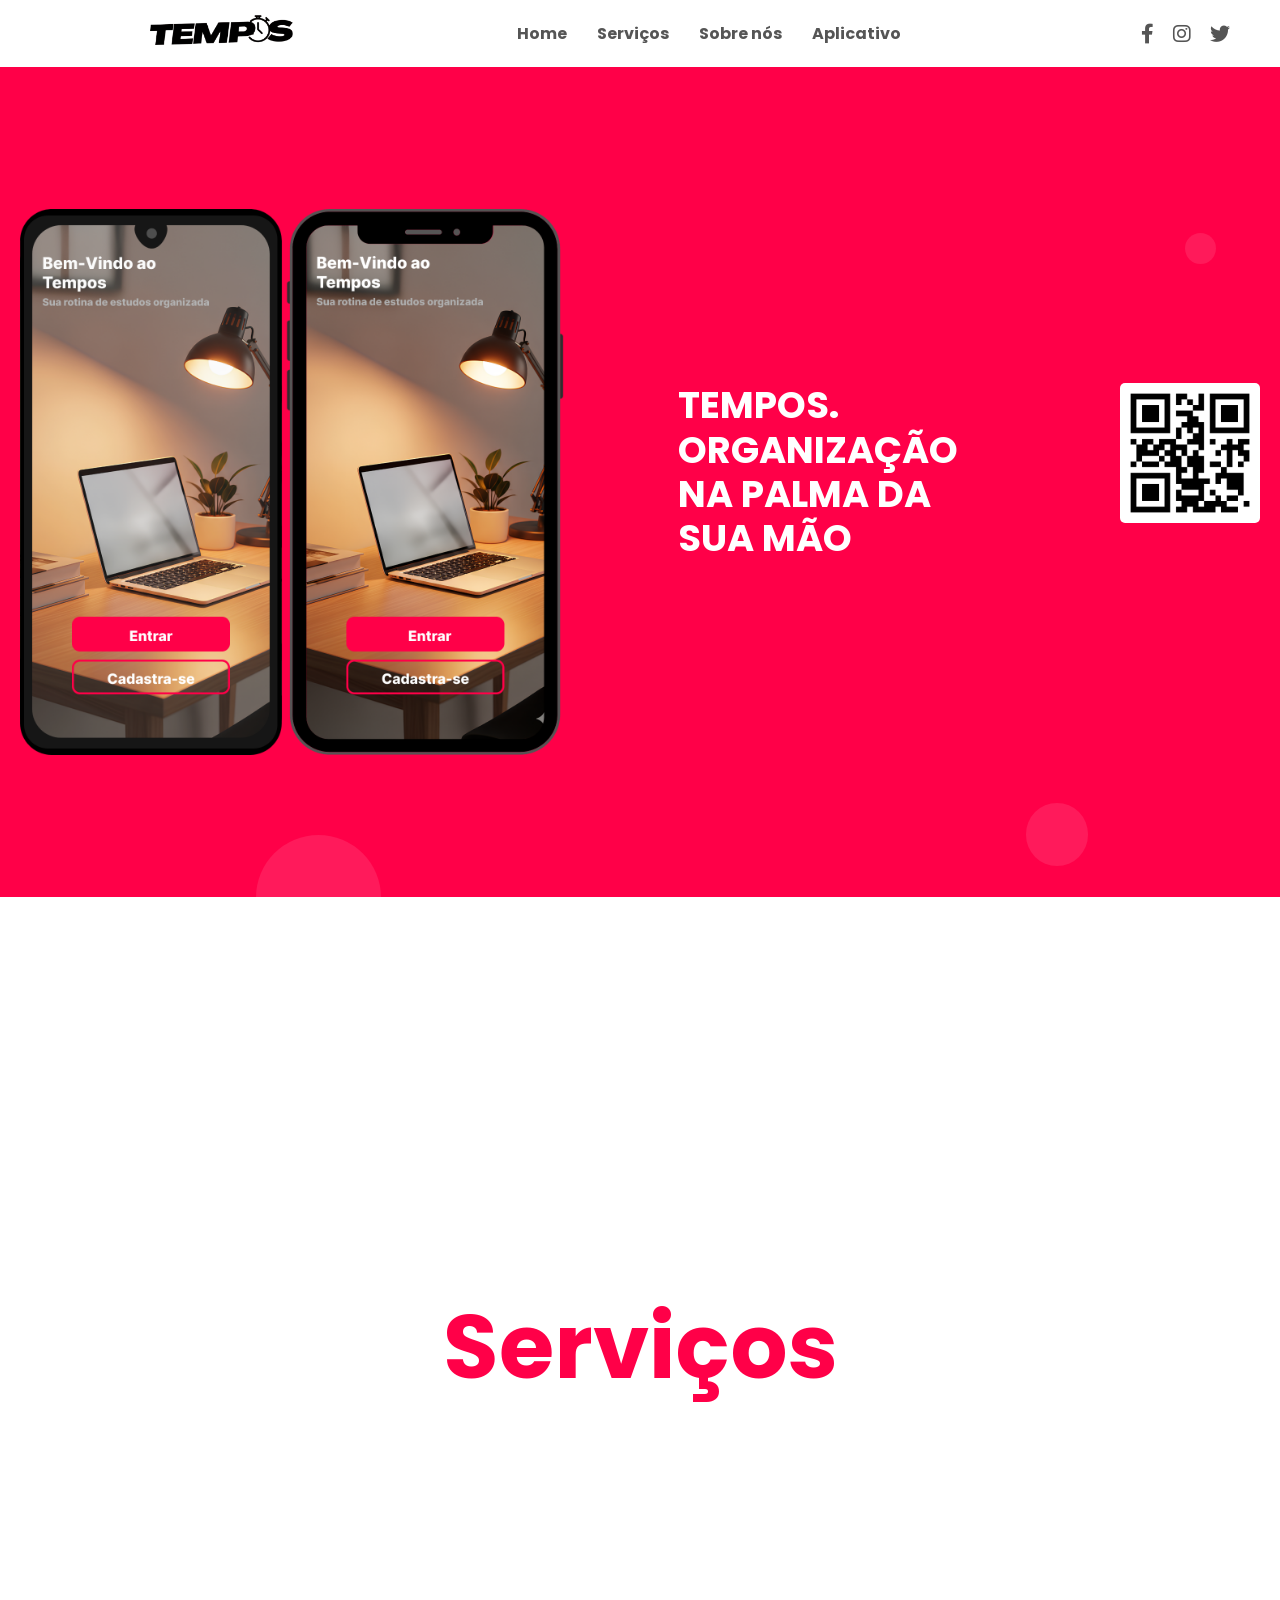
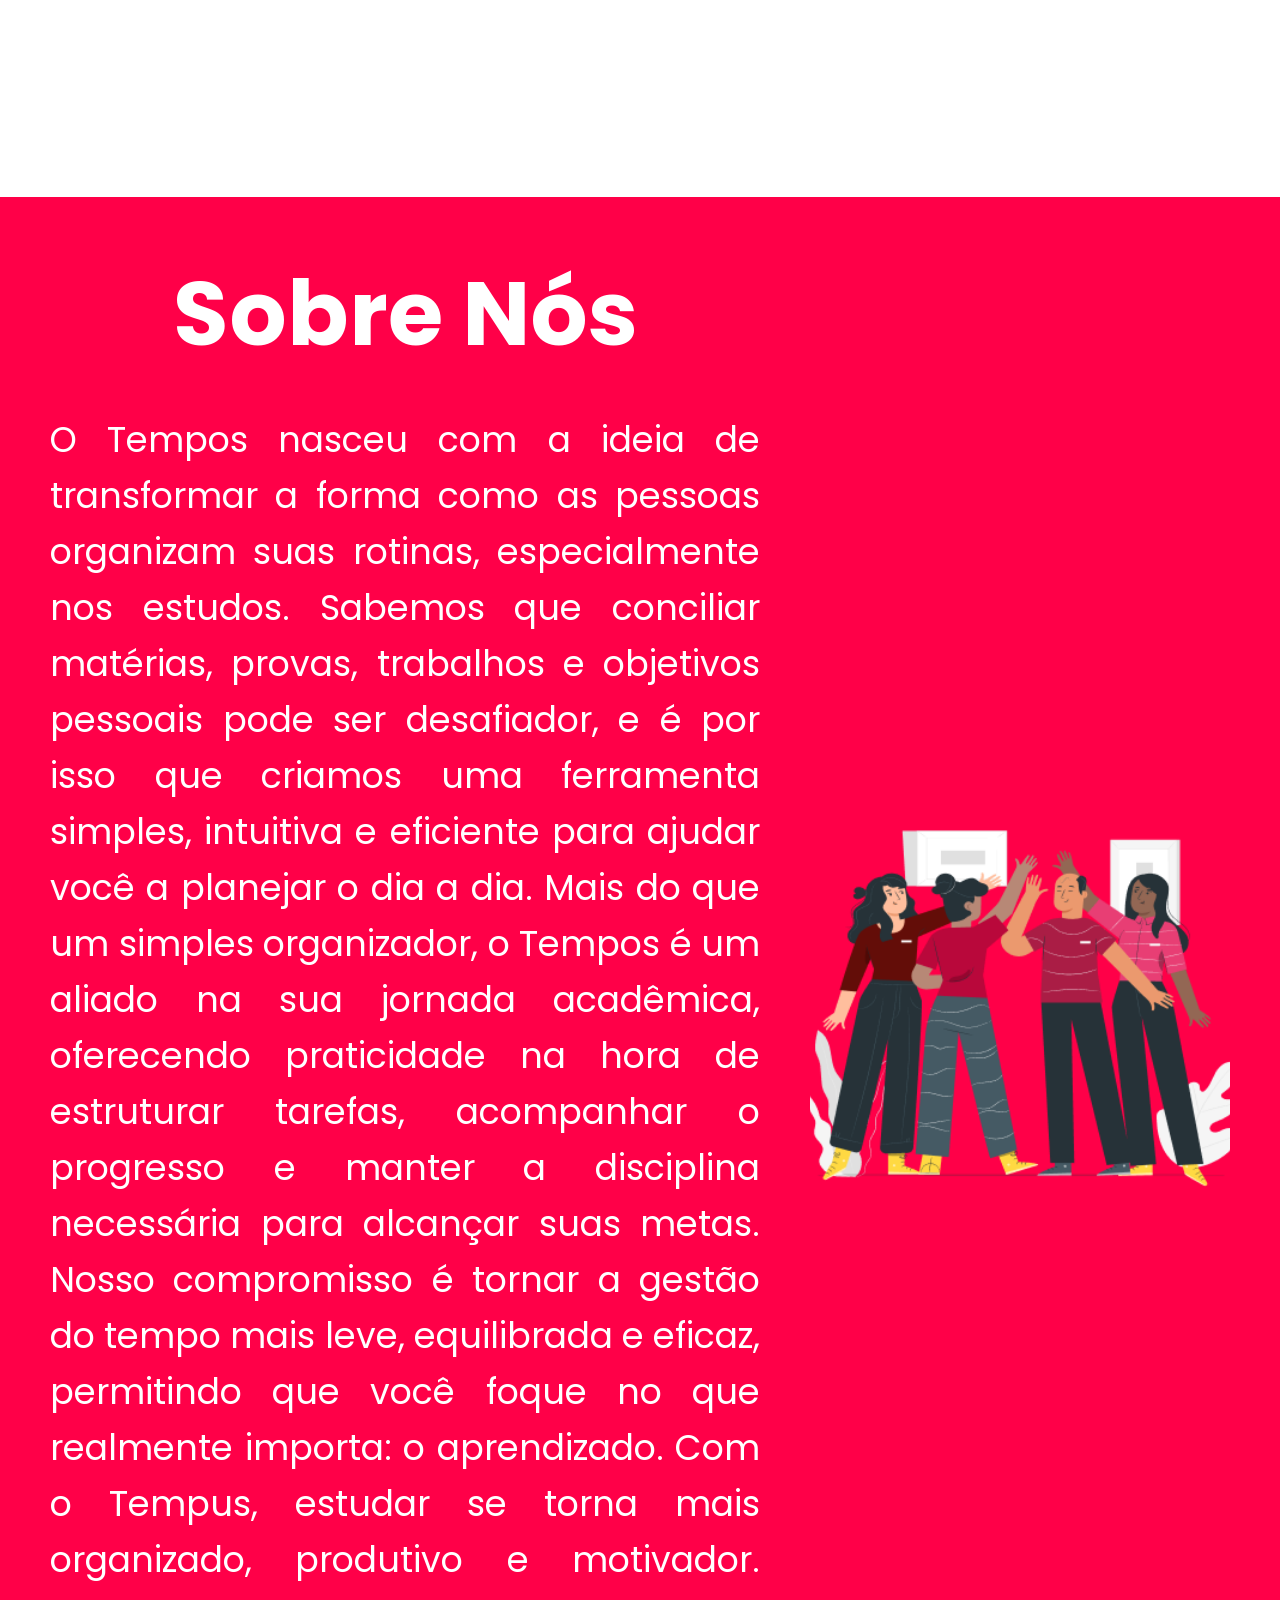
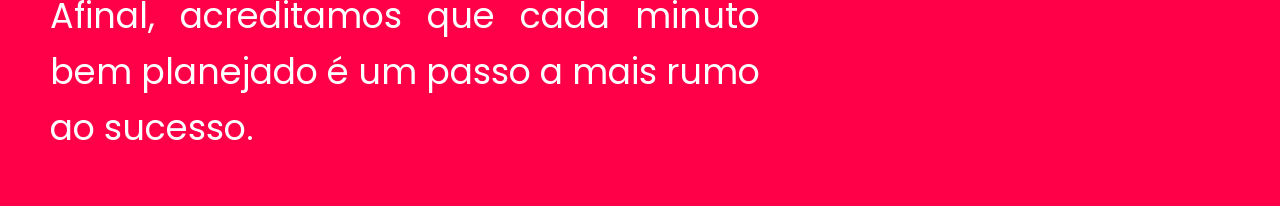
==== test/index.html @ f578ed48 "." ====
<!DOCTYPE html>
<html lang="pt-BR">

<head>
    <meta charset="UTF-8">
    <meta name="viewport" content="width=device-width, initial-scale=1.0">
    <title>Tempos - Organização na Palma da Sua Mão</title>
    <link rel="icon" href="img/tempos-logo.jpg" type="image/png">
    <link rel="stylesheet" href="style.css">
    <link rel="preconnect" href="https://fonts.googleapis.com">
    <link rel="preconnect" href="https://fonts.gstatic.com" crossorigin>
    <link href="https://fonts.googleapis.com/css2?family=Poppins:wght@400;700&display=swap" rel="stylesheet">
    <link rel="stylesheet" href="https://cdnjs.cloudflare.com/ajax/libs/font-awesome/6.0.0-beta3/css/all.min.css">
</head>

<body>
    <header class="header">
        <div class="logo">
            <img src="img/logo-removeBG-copia.png" alt="Logo Tempos">
        </div>
        <nav class="nav-menu">
            <ul>
                <li class="nav-item"><a href="#home" class="nav-link">Home</a></li>
                <li class="nav-item"><a href="#servicos" class="nav-link">Serviços</a></li>
                <li class="nav-item"><a href="#sobre-nos" class="nav-link">Sobre nós</a></li>
                <li class="nav-item"><a href="#aplicativo" class="nav-link">Aplicativo</a></li>
            </ul>
        </nav>
        <div class="social-icons">
            <a href="#"><i class="fab fa-facebook-f"></i></a>
            <a href="#"><i class="fab fa-instagram"></i></a>
            <a href="#"><i class="fab fa-twitter"></i></a>
        </div>
    </header>
            <section>
    <main class="main-content">
        <div class="phone-container">
            <img src="img/celulares.png" alt="Celular com o app Tempos" class="phone-image">
        </div>
        <div class="info-container">
            <div class="title-container">
                <h1 class="title">
                    TEMPOS. <br>
                    ORGANIZAÇÃO <br>
                    NA PALMA DA <br>
                    SUA MÃO
                </h1>   
            </div>
            <div class="qr-code">
                <img src="img/QR_Code_.png" alt="QR Code para download">
            </div>
        </div>
        <div class="circle circle-1"></div>
        <div class="circle circle-2"></div>
        <div class="circle circle-3"></div>
    </main>
    </section>
    
    <!-- SEÇÃO DE SERVIÇOS -->
    <section id="servicos">
        <main class="servicos-content">
            <h1>Serviços</h1>
        </main>
    </section>
    
    <section id="sobre-nos">
    <main>
        <div class="sobre-nos">
            <div class="sobre-nos-content">
                <h1>Sobre Nós</h1>
                <p>O Tempos nasceu com a ideia de transformar a forma como as pessoas organizam suas rotinas, especialmente
                    nos estudos. Sabemos que conciliar matérias, provas, trabalhos e objetivos pessoais pode ser desafiador,
                    e é por isso que criamos uma ferramenta simples, intuitiva e eficiente para ajudar você a planejar o dia
                    a dia.
                    Mais do que um simples organizador, o Tempos é um aliado na sua jornada acadêmica, oferecendo
                    praticidade na hora de estruturar tarefas, acompanhar o progresso e manter a disciplina necessária para
                    alcançar suas metas. Nosso compromisso é tornar a gestão do tempo mais leve, equilibrada e eficaz,
                    permitindo que você foque no que realmente importa: o aprendizado.
                    Com o Tempus, estudar se torna mais organizado, produtivo e motivador. Afinal, acreditamos que cada
                    minuto bem planejado é um passo a mais rumo ao sucesso.</p>
            </div>
            <div class="sobre-nos-image">
                <img src="img/team.png" alt="Equipe Tempos" class="team-image">
            </div>
        </div>
    </main>
    </section>
</body>

</html>
---- test/style.css ----
/* Importação da fonte Poppins do Google Fonts */
@import url('https://fonts.googleapis.com/css2?family=Poppins:wght@400;700&display=swap');

/* Reset básico e configurações gerais */  
* {
    margin: 0;
    padding: 0;
    box-sizing: border-box;
}

html {
    font-size: 62.5%; /* 1rem = 10px */
}

body {
    font-family: 'Poppins', sans-serif;
    color: #333;
    background-color: #FF0048;
    font-size: 1.6rem; /* Tamanho de fonte padrão para o corpo (16px) */
}

/* --- Estilização do Cabeçalho (Header) --- */
.header {
    display: flex;
    justify-content: space-between;
    align-items: center;
    padding: 1.5rem 5rem;
    background-color: #ffffff;
    box-shadow: rgba(99, 99, 99, 0.808);
}

.logo img {
    height: 3rem; /* Ajuste o tamanho do logo conforme necessário */
    padding-left: 10rem;
}

.nav-menu ul {
    list-style: none;
    display: flex;
    gap: 3rem;
}

/* EFEITO DE HOVER COM BARRA - SEM MUDANÇA DE COR DO TEXTO */
.nav-item {
    position: relative;
    display: inline-block;
}

.nav-link {
    text-decoration: none;
    color: #555;
    font-weight: 700;
    padding: 1rem 0;
    position: relative;
    transition: none; /* Remove qualquer transição na cor do texto */
}

/* Pseudo-elemento para a barra de hover */
.nav-link::after {
    content: "";
    position: absolute;
    bottom: 0;
    left: 0;
    width: 0;
    height: 0.3rem;
    background-color: #FF0048;
    transition: width 0.3s ease;
}

/* Efeito hover - apenas a barra aparece, texto NÃO muda de cor */
.nav-link:hover::after {
    width: 100%;
}

.social-icons a {
    font-size: 2rem;
    color: #555;
    margin-left: 1.5rem;
    transition: color 0.3s ease;
}

.social-icons a:hover {
    color: #FF0048;
}

/* --- Estilização da Seção Principal (Main Content) --- */
.main-content {
    display: flex;
    justify-content: center;
    align-items: center;
    height: calc(100vh - 7rem); /* Altura da tela menos o cabeçalho */
    background-color: #FF0048; /* A cor de fundo vibrante da imagem */
    color: #fff;
    padding: 2rem;
    position: relative; /* Para posicionar os círculos */
    overflow: hidden; /* Garante que os círculos não causem barra de rolagem */
    text-align: center; /* Alinhamento padrão para mobile */
    flex-direction: column;
}

/* Layout para telas maiores */
@media (min-width: 768px) {
    .main-content {
        flex-direction: row;
        text-align: left;
    }

    .info-container {
        padding-left: 5rem;
    }
}

.phone-container {
    flex: 1;
    display: flex;
    justify-content: center;
    align-items: center;
    gap: 1px; /* Espaçamento entre as imagens */
}

.phone-container img {
    max-width: 60.75rem;
    height: auto;
    object-fit: contain;
}

.info-container {
    flex: 1;
    display: flex;
    flex-direction: row;
    justify-content: space-between;
    align-items: center;
    gap: 3rem;
}

/* Alinhamento à esquerda em telas maiores */
@media (min-width: 768px) {
    .info-container {
        align-items: flex-start;
    }
}

/* Responsividade para telas menores - QR code */
@media (max-width: 767px) {
    .info-container {
        flex-direction: column;
        gap: 2rem;
    }
    
    .title-container {
        text-align: center;
    }
}

/* COMENTÁRIO: Para alterar o tamanho do título principal "TEMPOS. ORGANIZAÇÃO...", modifique o valor abaixo */
.title {
    font-size: clamp(2.2rem, 5vw, 3.7rem); /* 20px maior - ALTERE AQUI PARA MUDAR TAMANHO DO TÍTULO PRINCIPAL */
    font-weight: 700;
    line-height: 1.2;
    margin-bottom: 2rem;
}

.download-section {
    display: flex;
    flex-direction: column;
    gap: 1rem;
    margin-bottom: 2rem;
}

/* Layout de download para telas maiores */
@media (min-width: 48em) { /* 768px / 16px = 48em */
    .download-section {
        flex-direction: row;
        gap: 2rem;
    }
}

.download-link img {
    height: 5rem;
}

/* COMENTÁRIO: Para alterar o tamanho do QR Code, modifique os valores abaixo */
.qr-code img {
    height: 14rem; /* 20px maior que o padrão de 12rem - ALTERE AQUI PARA MUDAR TAMANHO DO QR CODE */
    width: 14rem; /* 20px maior que o padrão de 12rem - ALTERE AQUI PARA MUDAR TAMANHO DO QR CODE */
    background-color: #fff;
    padding: 0.5rem;
    border-radius: 0.5rem;
}

/* COMENTÁRIO: Para alterar a posição do QR Code, modifique as propriedades de .qr-code */
/* Exemplo: margin-left, margin-right, margin-top, margin-bottom */

/* Círculos decorativos */
.circle {
    position: absolute;
    background-color: rgba(255, 255, 255, 0.1);
    border-radius: 50%;
    z-index: 1;
}

.circle-1 {
    width: 12.5rem;
    height: 12.5rem;
    bottom: -6.25rem;
    left: 20%;
}

.circle-2 {
    width: 6.25rem;
    height: 6.25rem;
    bottom: 3.125rem;
    right: 15%;
}

.circle-3 {
    width: 3.125rem;
    height: 3.125rem;
    top: 20%;
    right: 5%;
}

/* --- Responsividade do Cabeçalho para telas menores --- */
@media (max-width: 47.9375em) { /* 767px / 16px = 47.9375em */
    .header {
        flex-direction: column;
        padding: 2rem;
        text-align: center;
    }

    .nav-menu ul {
        flex-direction: column;
        gap: 1.5rem;
        margin-top: 1.5rem;
    }

    .social-icons {
        margin-top: 1.5rem;
    }
}

/* --- Estilização da Seção de Serviços --- */
.servicos-content {
    background-color: #ffffff;
    min-height: 100vh;
    display: flex;
    justify-content: center;
    align-items: center;
    padding: 5rem 2rem;
}

.servicos-content h1 {
    font-size: 90px; /* 20px maior que o padrão de 70px */
    color: #FF0048;
    text-align: center;
    margin: 0;
    padding: 0;
}

/* --- Estilização da Seção Sobre Nós --- */
.sobre-nos {
    background-color: #FF0048;
    min-height: 100vh;
    display: flex;
    align-items: center;
    padding: 5rem;
    flex-direction: row;
    gap: 3rem;
}

.sobre-nos-content {
    flex: 1;
    padding-right: 2rem;
}

.sobre-nos-image {
    flex: 0 0 auto;
    display: flex;
    justify-content: center;
    align-items: center;
}

/* COMENTÁRIO: Para alterar o tamanho do texto da seção "Sobre Nós", modifique os valores abaixo */
.sobre-nos h1 {
    font-size: 90px; /* 20px maior que o padrão de 70px - ALTERE AQUI PARA MUDAR TAMANHO DO TÍTULO */
    color: #ffffff;
    text-align: center;
    margin-bottom: 3rem;
    padding: 0;
}

.sobre-nos p {
    font-size: 35px; /* Diminuído de 50px para 35px - ALTERE AQUI PARA MUDAR TAMANHO DO TEXTO */
    text-align: justify;
    color: #ffffff;
    line-height: 1.6;
    margin: 0;
    padding: 0;
}

/* COMENTÁRIO: Para alterar o tamanho da imagem team, modifique os valores abaixo */
.team-image {
    width: 420px; /* 20px maior - ALTERE AQUI PARA MUDAR LARGURA DA IMAGEM */
    height: 420px; /* 20px maior - ALTERE AQUI PARA MUDAR ALTURA DA IMAGEM */
    object-fit: cover;
    border-radius: 1rem;
}

/* COMENTÁRIO: Para alterar a posição da imagem team, modifique as propriedades de .sobre-nos-image */
/* Exemplo: margin-left, margin-right, margin-top, margin-bottom */

/* Responsividade para telas menores */
@media (max-width: 768px) {
    .sobre-nos {
        flex-direction: column;
        padding: 3rem 2rem;
    }
    
    .sobre-nos-content {
        padding-right: 0;
    }
    
    .sobre-nos h1 {
        font-size: 60px;
    }
    
    .sobre-nos p {
        font-size: 25px; /* Ajustado para telas menores */
    }
    
    .team-image {
        width: 300px;
        height: 300px;
    }
}
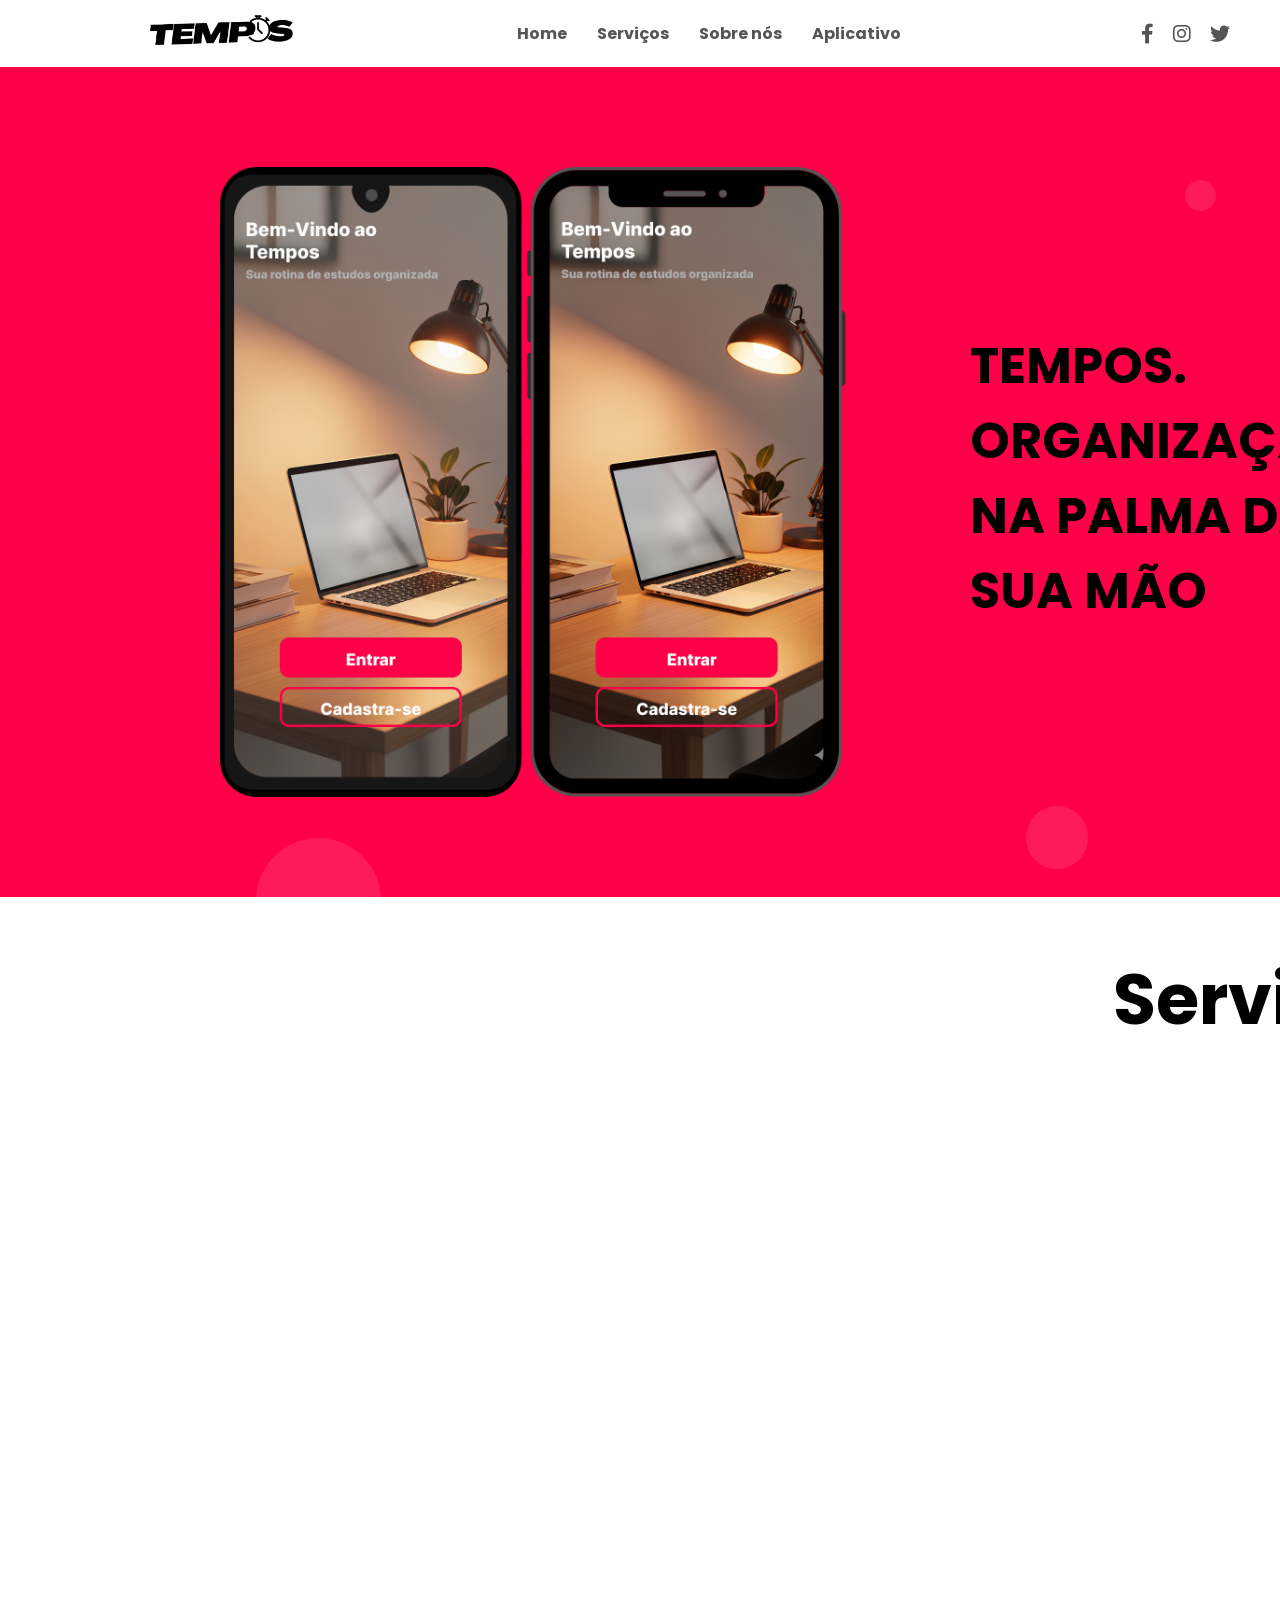
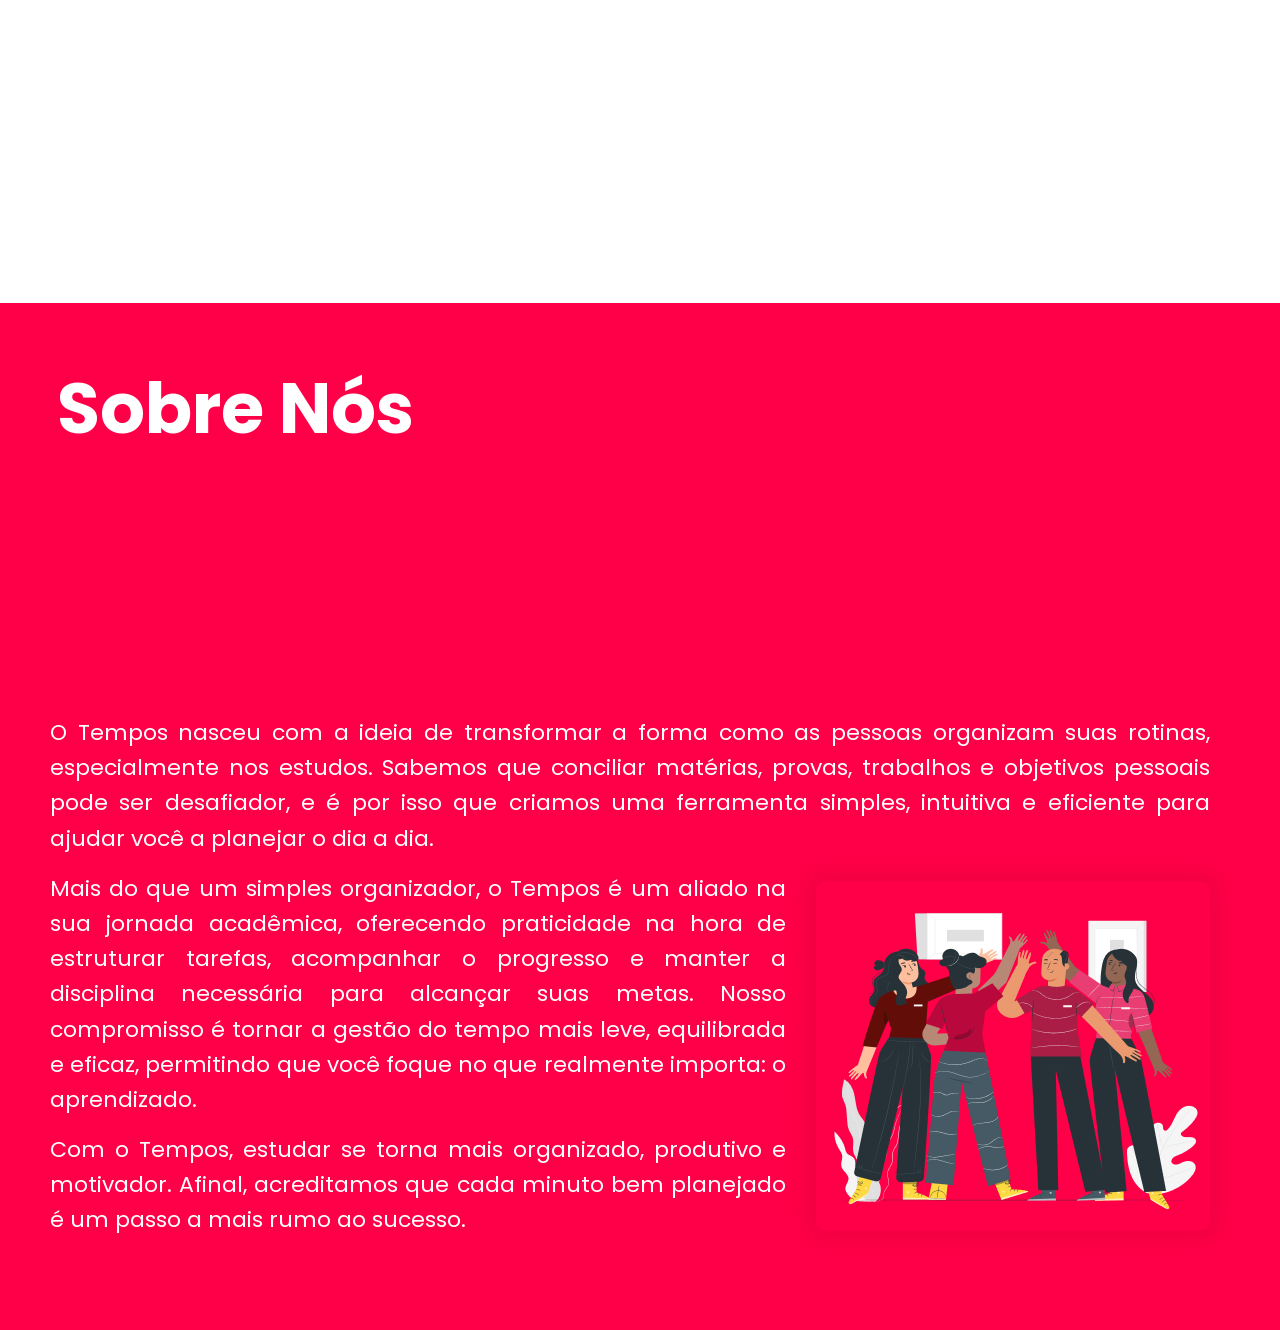
==== commit 1f546e1d: "." ====
--- a/test/index.html
+++ b/test/index.html
@@ -63,28 +63,31 @@
         </main>
     </section>
     
-    <section id="sobre-nos">
-    <main>
-        <div class="sobre-nos">
-            <div class="sobre-nos-content">
-                <h1>Sobre Nós</h1>
-                <p>O Tempos nasceu com a ideia de transformar a forma como as pessoas organizam suas rotinas, especialmente
-                    nos estudos. Sabemos que conciliar matérias, provas, trabalhos e objetivos pessoais pode ser desafiador,
-                    e é por isso que criamos uma ferramenta simples, intuitiva e eficiente para ajudar você a planejar o dia
-                    a dia.
-                    Mais do que um simples organizador, o Tempos é um aliado na sua jornada acadêmica, oferecendo
-                    praticidade na hora de estruturar tarefas, acompanhar o progresso e manter a disciplina necessária para
-                    alcançar suas metas. Nosso compromisso é tornar a gestão do tempo mais leve, equilibrada e eficaz,
-                    permitindo que você foque no que realmente importa: o aprendizado.
-                    Com o Tempus, estudar se torna mais organizado, produtivo e motivador. Afinal, acreditamos que cada
-                    minuto bem planejado é um passo a mais rumo ao sucesso.</p>
-            </div>
-            <div class="sobre-nos-image">
-                <img src="img/team.png" alt="Equipe Tempos" class="team-image">
-            </div>
+   <section id="sobre-nos">
+  <main>
+    <div class="sobre-nos">
+      <div class="sobre-nos-content">
+        <h1>Sobre Nós</h1>
+        <p>
+          O Tempos nasceu com a ideia de transformar a forma como as pessoas organizam suas rotinas, especialmente nos estudos. Sabemos que conciliar matérias, provas, trabalhos e objetivos pessoais pode ser desafiador, e é por isso que criamos uma ferramenta simples, intuitiva e eficiente para ajudar você a planejar o dia a dia.
+        </p>
+
+        <!-- Imagem central à direita do texto -->
+        <div class="imagem-central">
+          <img src="img/team.png" alt="Equipe Tempos">
         </div>
-    </main>
-    </section>
+
+        <p>
+          Mais do que um simples organizador, o Tempos é um aliado na sua jornada acadêmica, oferecendo praticidade na hora de estruturar tarefas, acompanhar o progresso e manter a disciplina necessária para alcançar suas metas. Nosso compromisso é tornar a gestão do tempo mais leve, equilibrada e eficaz, permitindo que você foque no que realmente importa: o aprendizado.
+        </p>
+
+        <p>
+          Com o Tempos, estudar se torna mais organizado, produtivo e motivador. Afinal, acreditamos que cada minuto bem planejado é um passo a mais rumo ao sucesso.
+        </p>
+      </div>
+    </div>
+  </main>
+</section>
 </body>
 
 </html>
--- a/test/style.css
+++ b/test/style.css
@@ -1,335 +1,338 @@
-/* Importação da fonte Poppins do Google Fonts */
+/* ================= GLOBAL ================= */
 @import url('https://fonts.googleapis.com/css2?family=Poppins:wght@400;700&display=swap');
 
-/* Reset básico e configurações gerais */  
 * {
-    margin: 0;
-    padding: 0;
-    box-sizing: border-box;
+  margin: 0;
+  padding: 0;
+  box-sizing: border-box;
 }
 
 html {
-    font-size: 62.5%; /* 1rem = 10px */
+  font-size: 62.5%; /* 1rem = 10px */
 }
 
 body {
-    font-family: 'Poppins', sans-serif;
-    color: #333;
-    background-color: #FF0048;
-    font-size: 1.6rem; /* Tamanho de fonte padrão para o corpo (16px) */
-}
-
-/* --- Estilização do Cabeçalho (Header) --- */
+  font-family: 'Poppins', sans-serif;
+  color: #333;
+  background-color: #FF0048;
+  font-size: 1.6rem;
+}
+
+/* ================= HEADER ================= */
 .header {
-    display: flex;
-    justify-content: space-between;
-    align-items: center;
-    padding: 1.5rem 5rem;
-    background-color: #ffffff;
-    box-shadow: rgba(99, 99, 99, 0.808);
+  display: flex;
+  justify-content: space-between;
+  align-items: center;
+  padding: 1.5rem 5rem;
+  background-color: #ffffff;
+  box-shadow: rgba(99, 99, 99, 0.808);
 }
 
 .logo img {
-    height: 3rem; /* Ajuste o tamanho do logo conforme necessário */
-    padding-left: 10rem;
+  height: 3rem;
+  padding-left: 10rem;
 }
 
 .nav-menu ul {
-    list-style: none;
-    display: flex;
-    gap: 3rem;
-}
-
-/* EFEITO DE HOVER COM BARRA - SEM MUDANÇA DE COR DO TEXTO */
+  list-style: none;
+  display: flex;
+  gap: 3rem;
+}
+
 .nav-item {
-    position: relative;
-    display: inline-block;
+  position: relative;
 }
 
 .nav-link {
-    text-decoration: none;
-    color: #555;
-    font-weight: 700;
-    padding: 1rem 0;
-    position: relative;
-    transition: none; /* Remove qualquer transição na cor do texto */
-}
-
-/* Pseudo-elemento para a barra de hover */
+  text-decoration: none;
+  color: #555;
+  font-weight: 700;
+  padding: 1rem 0;
+  position: relative;
+}
+
 .nav-link::after {
-    content: "";
-    position: absolute;
-    bottom: 0;
-    left: 0;
-    width: 0;
-    height: 0.3rem;
-    background-color: #FF0048;
-    transition: width 0.3s ease;
-}
-
-/* Efeito hover - apenas a barra aparece, texto NÃO muda de cor */
+  content: "";
+  position: absolute;
+  bottom: 0;
+  left: 0;
+  width: 0;
+  height: 0.3rem;
+  background-color: #FF0048;
+  transition: width 0.3s ease;
+}
+
 .nav-link:hover::after {
-    width: 100%;
+  width: 100%;
 }
 
 .social-icons a {
-    font-size: 2rem;
-    color: #555;
-    margin-left: 1.5rem;
-    transition: color 0.3s ease;
+  font-size: 2rem;
+  color: #555;
+  margin-left: 1.5rem;
+  transition: color 0.3s ease;
 }
 
 .social-icons a:hover {
-    color: #FF0048;
-}
-
-/* --- Estilização da Seção Principal (Main Content) --- */
+  color: #FF0048;
+}
+
+/* ================= HOME ================= */
 .main-content {
-    display: flex;
-    justify-content: center;
-    align-items: center;
-    height: calc(100vh - 7rem); /* Altura da tela menos o cabeçalho */
-    background-color: #FF0048; /* A cor de fundo vibrante da imagem */
-    color: #fff;
-    padding: 2rem;
-    position: relative; /* Para posicionar os círculos */
-    overflow: hidden; /* Garante que os círculos não causem barra de rolagem */
-    text-align: center; /* Alinhamento padrão para mobile */
-    flex-direction: column;
-}
-
-/* Layout para telas maiores */
-@media (min-width: 768px) {
-    .main-content {
-        flex-direction: row;
-        text-align: left;
-    }
-
-    .info-container {
-        padding-left: 5rem;
-    }
+  display: flex;
+  align-items: center;
+  height: calc(100vh - 7rem);
+  background-color: #FF0048;
+  color: #000;
+  padding: 2rem;
+  overflow: hidden;
+  text-align: center;
+  flex-direction: column;
 }
 
 .phone-container {
-    flex: 1;
-    display: flex;
-    justify-content: center;
-    align-items: center;
-    gap: 1px; /* Espaçamento entre as imagens */
+  flex: 1;
+  display: flex;
+  justify-content: center;
+  align-items: center;
 }
 
 .phone-container img {
-    max-width: 60.75rem;
-    height: auto;
-    object-fit: contain;
+  max-width: 90rem;
+  height: auto;
+  padding-left: 200px;
+  object-fit: contain;
 }
 
 .info-container {
-    flex: 1;
-    display: flex;
-    flex-direction: row;
-    justify-content: space-between;
-    align-items: center;
-    gap: 3rem;
-}
-
-/* Alinhamento à esquerda em telas maiores */
-@media (min-width: 768px) {
-    .info-container {
-        align-items: flex-start;
-    }
-}
-
-/* Responsividade para telas menores - QR code */
-@media (max-width: 767px) {
-    .info-container {
-        flex-direction: column;
-        gap: 2rem;
-    }
-    
-    .title-container {
-        text-align: center;
-    }
-}
-
-/* COMENTÁRIO: Para alterar o tamanho do título principal "TEMPOS. ORGANIZAÇÃO...", modifique o valor abaixo */
+  flex: 1;
+  display: flex;
+  flex-direction: row;
+  justify-content: space-between;
+  align-items: center;
+  gap: 3rem;
+}
+
 .title {
-    font-size: clamp(2.2rem, 5vw, 3.7rem); /* 20px maior - ALTERE AQUI PARA MUDAR TAMANHO DO TÍTULO PRINCIPAL */
-    font-weight: 700;
-    line-height: 1.2;
-    margin-bottom: 2rem;
+  font-size: 50px;
 }
 
 .download-section {
-    display: flex;
-    flex-direction: column;
-    gap: 1rem;
-    margin-bottom: 2rem;
-}
-
-/* Layout de download para telas maiores */
-@media (min-width: 48em) { /* 768px / 16px = 48em */
-    .download-section {
-        flex-direction: row;
-        gap: 2rem;
-    }
+  display: flex;
+  flex-direction: column;
+  gap: 1rem;
+  margin-bottom: 2rem;
 }
 
 .download-link img {
-    height: 5rem;
-}
-
-/* COMENTÁRIO: Para alterar o tamanho do QR Code, modifique os valores abaixo */
+  height: 5rem;
+}
+
 .qr-code img {
-    height: 14rem; /* 20px maior que o padrão de 12rem - ALTERE AQUI PARA MUDAR TAMANHO DO QR CODE */
-    width: 14rem; /* 20px maior que o padrão de 12rem - ALTERE AQUI PARA MUDAR TAMANHO DO QR CODE */
-    background-color: #fff;
-    padding: 0.5rem;
-    border-radius: 0.5rem;
-}
-
-/* COMENTÁRIO: Para alterar a posição do QR Code, modifique as propriedades de .qr-code */
-/* Exemplo: margin-left, margin-right, margin-top, margin-bottom */
+  height: 30rem;
+  width: 30rem;
+  background-color: transparent;
+  padding: 0.5rem;
+  border-radius: 0.5rem;
+  margin-right: 400px;
+}
 
 /* Círculos decorativos */
 .circle {
-    position: absolute;
-    background-color: rgba(255, 255, 255, 0.1);
+  position: absolute;
+  background-color: rgba(255, 255, 255, 0.1);
+  border-radius: 50%;
+  z-index: 1;
+}
+
+.circle-1 {
+  width: 12.5rem;
+  height: 12.5rem;
+  bottom: -6.25rem;
+  left: 20%;
+}
+
+.circle-2 {
+  width: 6.25rem;
+  height: 6.25rem;
+  bottom: 3.125rem;
+  right: 15%;
+}
+
+.circle-3 {
+  width: 3.125rem;
+  height: 3.125rem;
+  top: 20%;
+  right: 5%;
+}
+
+/* ================= SERVIÇOS ================= */
+.servicos-content {
+  background-color: #ffffff;
+  min-height: 100vh;
+  display: flex;
+  justify-content: center;
+  align-items: center;
+  padding: 5rem 2rem;
+}
+
+.servicos-content h1 {
+  font-size: 70px;
+  color: #000000;
+  margin-bottom: 800px;
+  margin-left: 1250px;
+}
+
+/* ================= SOBRE NÓS ================= */
+.sobre-nos {
+  background-color: #FF0048;
+  min-height: 100vh;
+  display: flex;
+  align-items: center;
+  padding: 5rem;
+  flex-direction: row;
+  gap: 3rem;
+}
+
+.sobre-nos h1 {
+  font-size: 70px;
+  color: #ffffff;
+  text-align: center;
+  padding-bottom: 250px;
+  margin-right: 790px;
+}
+
+.sobre-nos-content {
+  flex: 1;
+  font-size: 1.8rem;
+  color: #ffffff;
+  line-height: 1.6;
+  text-align: justify;
+  padding-right: 2rem;
+  padding-bottom: 2rem;
+}
+
+.sobre-nos-content p {
+  margin-bottom: 1.5rem;
+  font-size: 2.2rem;
+}
+
+.sobre-nos-image {
+  flex: 0 0 auto;
+  display: flex;
+  justify-content: center;
+  align-items: center;
+}
+
+.team-image {
+  width: 550px;
+  height: 550px;
+  object-fit: cover;
+  border-radius: 1rem;
+}
+
+.imagem-central {
+  float: right;
+  margin-left: 3rem;
+  margin-bottom: 2rem;
+  margin-top: 1rem;
+  max-width: 50%;
+  text-align: center;
+  shape-outside: margin-box;
+}
+
+.imagem-central img {
+  width: 100%;
+  height: auto;
+  border-radius: 1rem;
+  box-shadow: 0 0 20px 8px rgba(204, 0, 54, 0.3);
+}
+
+.imagem-central img {
+  width: 100%;
+  height: auto;
+  border-radius: 1rem;
+  box-shadow: 0 0 20px 8px rgba(204, 0, 54, 0.3);
+}
+
+/* ================= RESPONSIVIDADE ================= */
+
+/* --- Header - max-width: 767px --- */
+@media (max-width: 767px) {
+  .header {
+    flex-direction: column;
+    padding: 2rem;
+    text-align: center;
+  }
+
+  .nav-menu ul {
+    flex-direction: column;
+    gap: 1.5rem;
+    margin-top: 1.5rem;
+  }
+
+  .social-icons {
+    margin-top: 1.5rem;
+  }
+}
+
+/* --- Home - min-width: 768px --- */
+@media (min-width: 768px) {
+  .main-content {
+    flex-direction: row;
+    text-align: left;
+  }
+
+  .info-container {
+    padding-left: 5rem;
+    align-items: flex-start;
+  }
+
+  .download-section {
+    flex-direction: row;
+    gap: 2rem;
+  }
+}
+
+/* --- Home - max-width: 767px --- */
+@media (max-width: 767px) {
+  .info-container {
+    flex-direction: column;
+    gap: 2rem;
+  }
+
+  .title-container {
+    text-align: center;
+  }
+}
+
+/* --- Sobre Nós - max-width: 768px --- */
+@media (max-width: 768px) {
+  .sobre-nos {
+    flex-direction: column;
+    padding: 3rem 2rem;
+  }
+
+  .sobre-nos h1 {
+    font-size: 60px;
+  }
+
+  .sobre-nos-content {
+    padding-right: 0;
+  }
+
+  .sobre-nos-content p {
+    font-size: 1.6rem;
+  }
+
+  .imagem-central {
+    max-width: 80%;
+    margin: 2rem auto;
+  }
+
+  .team-image {
+    width: 300px;
+    height: 300px;
     border-radius: 50%;
-    z-index: 1;
-}
-
-.circle-1 {
-    width: 12.5rem;
-    height: 12.5rem;
-    bottom: -6.25rem;
-    left: 20%;
-}
-
-.circle-2 {
-    width: 6.25rem;
-    height: 6.25rem;
-    bottom: 3.125rem;
-    right: 15%;
-}
-
-.circle-3 {
-    width: 3.125rem;
-    height: 3.125rem;
-    top: 20%;
-    right: 5%;
-}
-
-/* --- Responsividade do Cabeçalho para telas menores --- */
-@media (max-width: 47.9375em) { /* 767px / 16px = 47.9375em */
-    .header {
-        flex-direction: column;
-        padding: 2rem;
-        text-align: center;
-    }
-
-    .nav-menu ul {
-        flex-direction: column;
-        gap: 1.5rem;
-        margin-top: 1.5rem;
-    }
-
-    .social-icons {
-        margin-top: 1.5rem;
-    }
-}
-
-/* --- Estilização da Seção de Serviços --- */
-.servicos-content {
-    background-color: #ffffff;
-    min-height: 100vh;
-    display: flex;
-    justify-content: center;
-    align-items: center;
-    padding: 5rem 2rem;
-}
-
-.servicos-content h1 {
-    font-size: 90px; /* 20px maior que o padrão de 70px */
-    color: #FF0048;
-    text-align: center;
-    margin: 0;
-    padding: 0;
-}
-
-/* --- Estilização da Seção Sobre Nós --- */
-.sobre-nos {
-    background-color: #FF0048;
-    min-height: 100vh;
-    display: flex;
-    align-items: center;
-    padding: 5rem;
-    flex-direction: row;
-    gap: 3rem;
-}
-
-.sobre-nos-content {
-    flex: 1;
-    padding-right: 2rem;
-}
-
-.sobre-nos-image {
-    flex: 0 0 auto;
-    display: flex;
-    justify-content: center;
-    align-items: center;
-}
-
-/* COMENTÁRIO: Para alterar o tamanho do texto da seção "Sobre Nós", modifique os valores abaixo */
-.sobre-nos h1 {
-    font-size: 90px; /* 20px maior que o padrão de 70px - ALTERE AQUI PARA MUDAR TAMANHO DO TÍTULO */
-    color: #ffffff;
-    text-align: center;
-    margin-bottom: 3rem;
-    padding: 0;
-}
-
-.sobre-nos p {
-    font-size: 35px; /* Diminuído de 50px para 35px - ALTERE AQUI PARA MUDAR TAMANHO DO TEXTO */
-    text-align: justify;
-    color: #ffffff;
-    line-height: 1.6;
-    margin: 0;
-    padding: 0;
-}
-
-/* COMENTÁRIO: Para alterar o tamanho da imagem team, modifique os valores abaixo */
-.team-image {
-    width: 420px; /* 20px maior - ALTERE AQUI PARA MUDAR LARGURA DA IMAGEM */
-    height: 420px; /* 20px maior - ALTERE AQUI PARA MUDAR ALTURA DA IMAGEM */
-    object-fit: cover;
-    border-radius: 1rem;
-}
-
-/* COMENTÁRIO: Para alterar a posição da imagem team, modifique as propriedades de .sobre-nos-image */
-/* Exemplo: margin-left, margin-right, margin-top, margin-bottom */
-
-/* Responsividade para telas menores */
-@media (max-width: 768px) {
-    .sobre-nos {
-        flex-direction: column;
-        padding: 3rem 2rem;
-    }
-    
-    .sobre-nos-content {
-        padding-right: 0;
-    }
-    
-    .sobre-nos h1 {
-        font-size: 60px;
-    }
-    
-    .sobre-nos p {
-        font-size: 25px; /* Ajustado para telas menores */
-    }
-    
-    .team-image {
-        width: 300px;
-        height: 300px;
-    }
-}+  }
+}
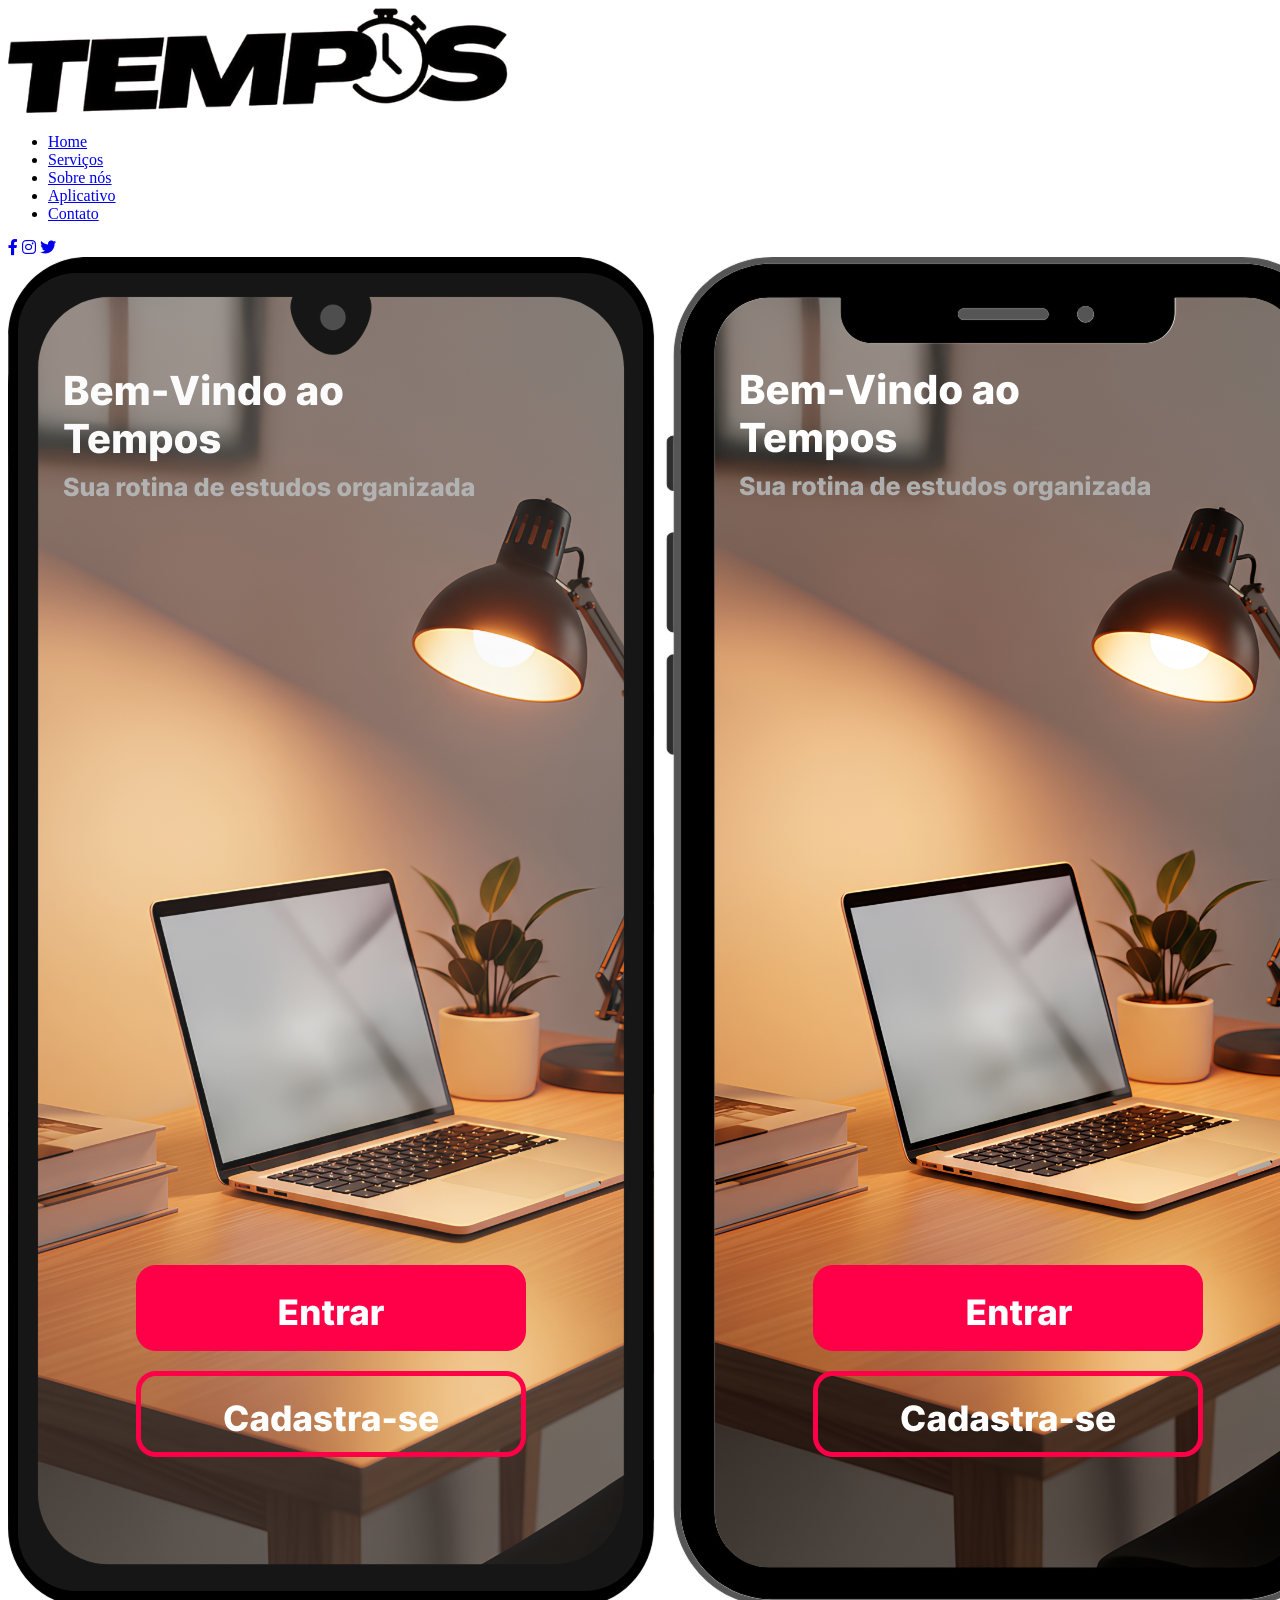
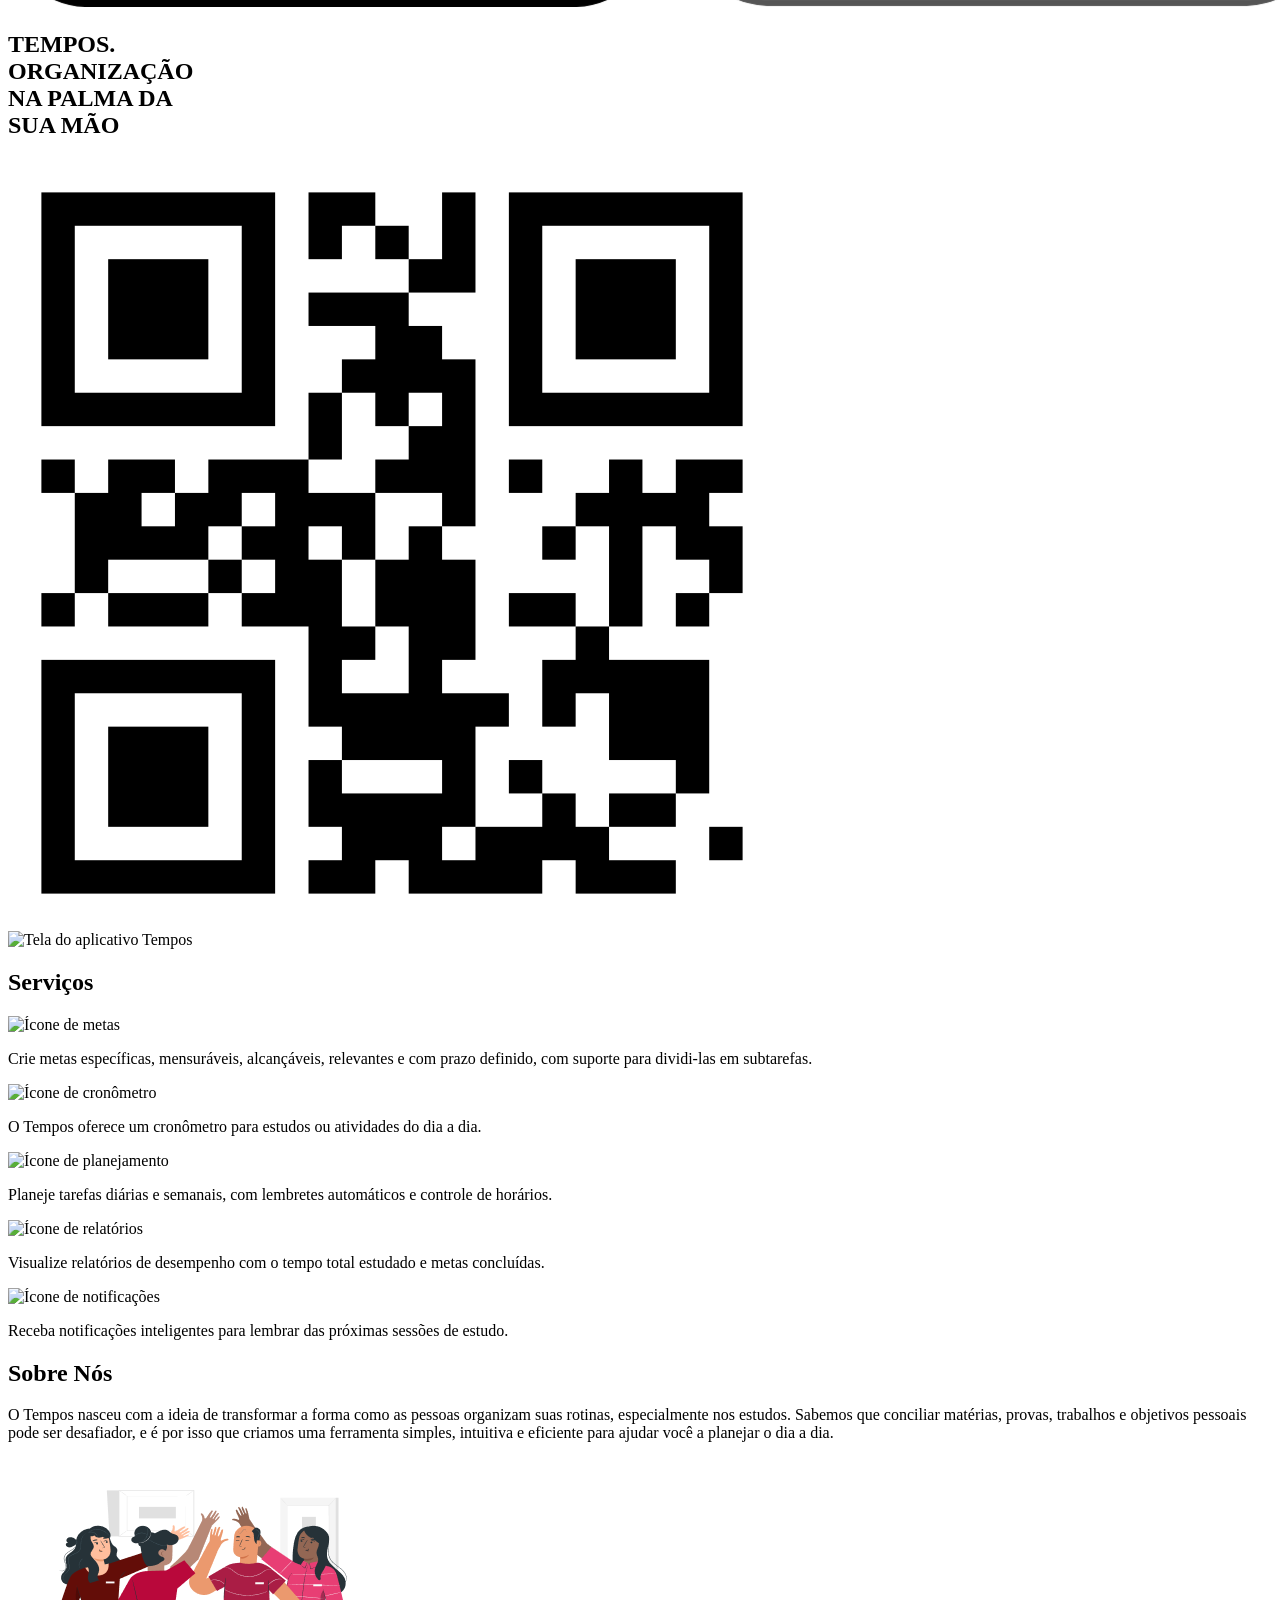
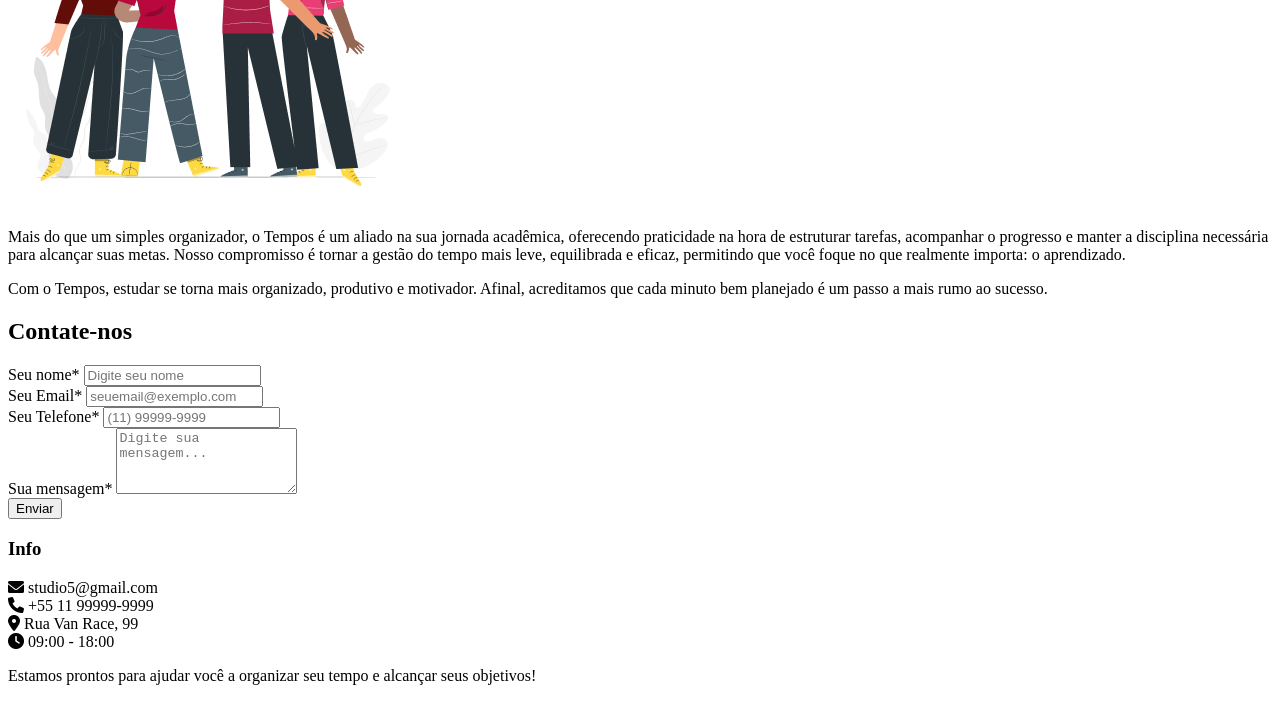
==== commit 3820461f: "." ====
--- a/test/index.html
+++ b/test/index.html
@@ -5,8 +5,9 @@
     <meta charset="UTF-8">
     <meta name="viewport" content="width=device-width, initial-scale=1.0">
     <title>Tempos - Organização na Palma da Sua Mão</title>
+    <meta name="description" content="TEMPOS - Organize seu tempo e alcance seus objetivos com nosso aplicativo de gestão de tempo e tarefas">
     <link rel="icon" href="img/tempos-logo.jpg" type="image/png">
-    <link rel="stylesheet" href="style.css">
+    <link rel="stylesheet" href="style-static.css">
     <link rel="preconnect" href="https://fonts.googleapis.com">
     <link rel="preconnect" href="https://fonts.gstatic.com" crossorigin>
     <link href="https://fonts.googleapis.com/css2?family=Poppins:wght@400;700&display=swap" rel="stylesheet">
@@ -24,70 +25,221 @@
                 <li class="nav-item"><a href="#servicos" class="nav-link">Serviços</a></li>
                 <li class="nav-item"><a href="#sobre-nos" class="nav-link">Sobre nós</a></li>
                 <li class="nav-item"><a href="#aplicativo" class="nav-link">Aplicativo</a></li>
+                <li class="nav-item"><a href="#contato" class="nav-link">Contato</a></li>
             </ul>
         </nav>
         <div class="social-icons">
-            <a href="#"><i class="fab fa-facebook-f"></i></a>
-            <a href="#"><i class="fab fa-instagram"></i></a>
-            <a href="#"><i class="fab fa-twitter"></i></a>
+            <a href="#" aria-label="Facebook"><i class="fab fa-facebook-f"></i></a>
+            <a href="#" aria-label="Instagram"><i class="fab fa-instagram"></i></a>
+            <a href="#" aria-label="Twitter"><i class="fab fa-twitter"></i></a>
         </div>
     </header>
-            <section>
-    <main class="main-content">
-        <div class="phone-container">
-            <img src="img/celulares.png" alt="Celular com o app Tempos" class="phone-image">
-        </div>
-        <div class="info-container">
-            <div class="title-container">
-                <h1 class="title">
-                    TEMPOS. <br>
-                    ORGANIZAÇÃO <br>
-                    NA PALMA DA <br>
-                    SUA MÃO
-                </h1>   
-            </div>
-            <div class="qr-code">
-                <img src="img/QR_Code_.png" alt="QR Code para download">
-            </div>
-        </div>
-        <div class="circle circle-1"></div>
-        <div class="circle circle-2"></div>
-        <div class="circle circle-3"></div>
-    </main>
+
+    <section id="home">
+        <main class="main-content">
+            <div class="phone-container">
+                <img src="img/celulares.png" alt="Celular com o app Tempos" class="phone-image">
+            </div>
+            <div class="info-container">
+                <div class="title-container">
+                    <h1 class="title">
+                        TEMPOS. <br>
+                        ORGANIZAÇÃO <br>
+                        NA PALMA DA <br>
+                        SUA MÃO
+                    </h1>   
+                </div>
+                <div class="qr-code">
+                    <img src="img/QR_Code_.png" alt="QR Code para download do aplicativo">
+                </div>
+            </div>
+            <div class="circle circle-1"></div>
+            <div class="circle circle-2"></div>
+            <div class="circle circle-3"></div>
+        </main>
     </section>
     
     <!-- SEÇÃO DE SERVIÇOS -->
     <section id="servicos">
         <main class="servicos-content">
-            <h1>Serviços</h1>
-        </main>
-    </section>
-    
-   <section id="sobre-nos">
-  <main>
-    <div class="sobre-nos">
-      <div class="sobre-nos-content">
-        <h1>Sobre Nós</h1>
-        <p>
-          O Tempos nasceu com a ideia de transformar a forma como as pessoas organizam suas rotinas, especialmente nos estudos. Sabemos que conciliar matérias, provas, trabalhos e objetivos pessoais pode ser desafiador, e é por isso que criamos uma ferramenta simples, intuitiva e eficiente para ajudar você a planejar o dia a dia.
-        </p>
-
-        <!-- Imagem central à direita do texto -->
-        <div class="imagem-central">
-          <img src="img/team.png" alt="Equipe Tempos">
-        </div>
-
-        <p>
-          Mais do que um simples organizador, o Tempos é um aliado na sua jornada acadêmica, oferecendo praticidade na hora de estruturar tarefas, acompanhar o progresso e manter a disciplina necessária para alcançar suas metas. Nosso compromisso é tornar a gestão do tempo mais leve, equilibrada e eficaz, permitindo que você foque no que realmente importa: o aprendizado.
-        </p>
-
-        <p>
-          Com o Tempos, estudar se torna mais organizado, produtivo e motivador. Afinal, acreditamos que cada minuto bem planejado é um passo a mais rumo ao sucesso.
-        </p>
-      </div>
-    </div>
-  </main>
-</section>
+            <!-- IMAGEM À ESQUERDA -->
+            <div class="telas">
+                <img src="img/celular.png" alt="Tela do aplicativo Tempos" class="telas-img">
+            </div>
+
+            <!-- TEXTO À DIREITA -->
+            <div class="servicos-texto">
+                <h2 class="servicos-title">Serviços</h2>
+
+                <div class="servicos-lista">
+                    <div class="servico-item">
+                        <img src="img/icones/alvo.png" alt="Ícone de metas">
+                        <p>Crie metas específicas, mensuráveis, alcançáveis, relevantes e com prazo definido, com suporte para dividi-las em subtarefas.</p>
+                    </div>
+
+                    <div class="servico-item">
+                        <img src="img/icones/cronometro.png" alt="Ícone de cronômetro">
+                        <p>O Tempos oferece um cronômetro para estudos ou atividades do dia a dia.</p>
+                    </div>
+
+                    <div class="servico-item">
+                        <img src="img/icones/tarefa.png" alt="Ícone de planejamento">
+                        <p>Planeje tarefas diárias e semanais, com lembretes automáticos e controle de horários.</p>
+                    </div>
+
+                    <div class="servico-item">
+                        <img src="img/icones/relatorio.png" alt="Ícone de relatórios">
+                        <p>Visualize relatórios de desempenho com o tempo total estudado e metas concluídas.</p>
+                    </div>
+
+                    <div class="servico-item">
+                        <img src="img/icones/notificação.png" alt="Ícone de notificações">
+                        <p>Receba notificações inteligentes para lembrar das próximas sessões de estudo.</p>
+                    </div>
+                </div>
+            </div>
+        </main>
+    </section>
+
+    <!-- SEÇÃO SOBRE NÓS -->
+    <section id="sobre-nos">
+        <main>
+            <div class="sobre-nos">
+                <div class="sobre-nos-content">
+                    <h2>Sobre Nós</h2>
+                    <p>
+                        O Tempos nasceu com a ideia de transformar a forma como as pessoas organizam suas rotinas, especialmente nos estudos. Sabemos que conciliar matérias, provas, trabalhos e objetivos pessoais pode ser desafiador, e é por isso que criamos uma ferramenta simples, intuitiva e eficiente para ajudar você a planejar o dia a dia.
+                    </p>
+
+                    <!-- Imagem central à direita do texto -->
+                    <div class="imagem-central">
+                        <img src="img/team.png" alt="Equipe Tempos">
+                    </div>
+
+                    <p>
+                        Mais do que um simples organizador, o Tempos é um aliado na sua jornada acadêmica, oferecendo praticidade na hora de estruturar tarefas, acompanhar o progresso e manter a disciplina necessária para alcançar suas metas. Nosso compromisso é tornar a gestão do tempo mais leve, equilibrada e eficaz, permitindo que você foque no que realmente importa: o aprendizado.
+                    </p>
+
+                    <p>
+                        Com o Tempos, estudar se torna mais organizado, produtivo e motivador. Afinal, acreditamos que cada minuto bem planejado é um passo a mais rumo ao sucesso.
+                    </p>
+                </div>
+            </div>
+        </main>
+    </section>
+
+    <!-- SEÇÃO DE CONTATO -->
+    <section id="contato">
+        <main class="contato-content">
+            <div class="deco-circle deco-circle-1"></div>
+            <div class="deco-circle deco-circle-2"></div>
+            <div class="deco-circle deco-circle-3"></div>
+
+            <h2 class="contato-title">Contate-<span>nos</span></h2>
+
+            <div class="contato-container">
+                <!-- Formulário de Contato -->
+                <div class="contato-form-wrapper">
+                    <form id="contact-form" class="contato-form">
+                        <div class="form-group">
+                            <label for="name">Seu nome*</label>
+                            <input type="text" id="name" name="name" placeholder="Digite seu nome" required>
+                        </div>
+
+                        <div class="form-group">
+                            <label for="email">Seu Email*</label>
+                            <input type="email" id="email" name="email" placeholder="seuemail@exemplo.com" required>
+                        </div>
+
+                        <div class="form-group">
+                            <label for="phone">Seu Telefone*</label>
+                            <input type="tel" id="phone" name="phone" placeholder="(11) 99999-9999" required>
+                        </div>
+
+                        <div class="form-group">
+                            <label for="message">Sua mensagem*</label>
+                            <textarea id="message" name="message" rows="4" placeholder="Digite sua mensagem..." required></textarea>
+                        </div>
+
+                        <button type="submit" class="btn-submit">Enviar</button>
+                    </form>
+                </div>
+
+                <!-- Informações de Contato -->
+                <div class="contato-info">
+                    <h3>Info</h3>
+
+                    <div class="info-items">
+                        <div class="info-item">
+                            <i class="fas fa-envelope"></i>
+                            <span>studio5@gmail.com</span>
+                        </div>
+
+                        <div class="info-item">
+                            <i class="fas fa-phone"></i>
+                            <span>+55 11 99999-9999</span>
+                        </div>
+
+                        <div class="info-item">
+                            <i class="fas fa-map-marker-alt"></i>
+                            <span>Rua Van Race, 99</span>
+                        </div>
+
+                        <div class="info-item">
+                            <i class="fas fa-clock"></i>
+                            <span>09:00 - 18:00</span>
+                        </div>
+                    </div>
+
+                    <div class="info-footer">
+                        <p>Estamos prontos para ajudar você a organizar seu tempo e alcançar seus objetivos!</p>
+                    </div>
+                </div>
+            </div>
+        </main>
+    </section>
+
+    <script>
+        // Validação do formulário
+        document.getElementById('contact-form').addEventListener('submit', function(e) {
+            e.preventDefault();
+            
+            const name = document.getElementById('name').value;
+            const email = document.getElementById('email').value;
+            const phone = document.getElementById('phone').value;
+            const message = document.getElementById('message').value;
+
+            // Validação
+            if (!name || !email || !phone || !message) {
+                alert('Por favor, preencha todos os campos.');
+                return;
+            }
+
+            // Email validation
+            const emailRegex = /^[^\s@]+@[^\s@]+\.[^\s@]+$/;
+            if (!emailRegex.test(email)) {
+                alert('Por favor, insira um email válido.');
+                return;
+            }
+
+            // Sucesso
+            alert('Mensagem enviada! Entraremos em contato em breve.');
+            this.reset();
+        });
+
+        // Smooth scroll
+        document.querySelectorAll('a[href^="#"]').forEach(anchor => {
+            anchor.addEventListener('click', function (e) {
+                e.preventDefault();
+                const target = document.querySelector(this.getAttribute('href'));
+                if (target) {
+                    target.scrollIntoView({
+                        behavior: 'smooth'
+                    });
+                }
+            });
+        });
+    </script>
 </body>
 
 </html>
